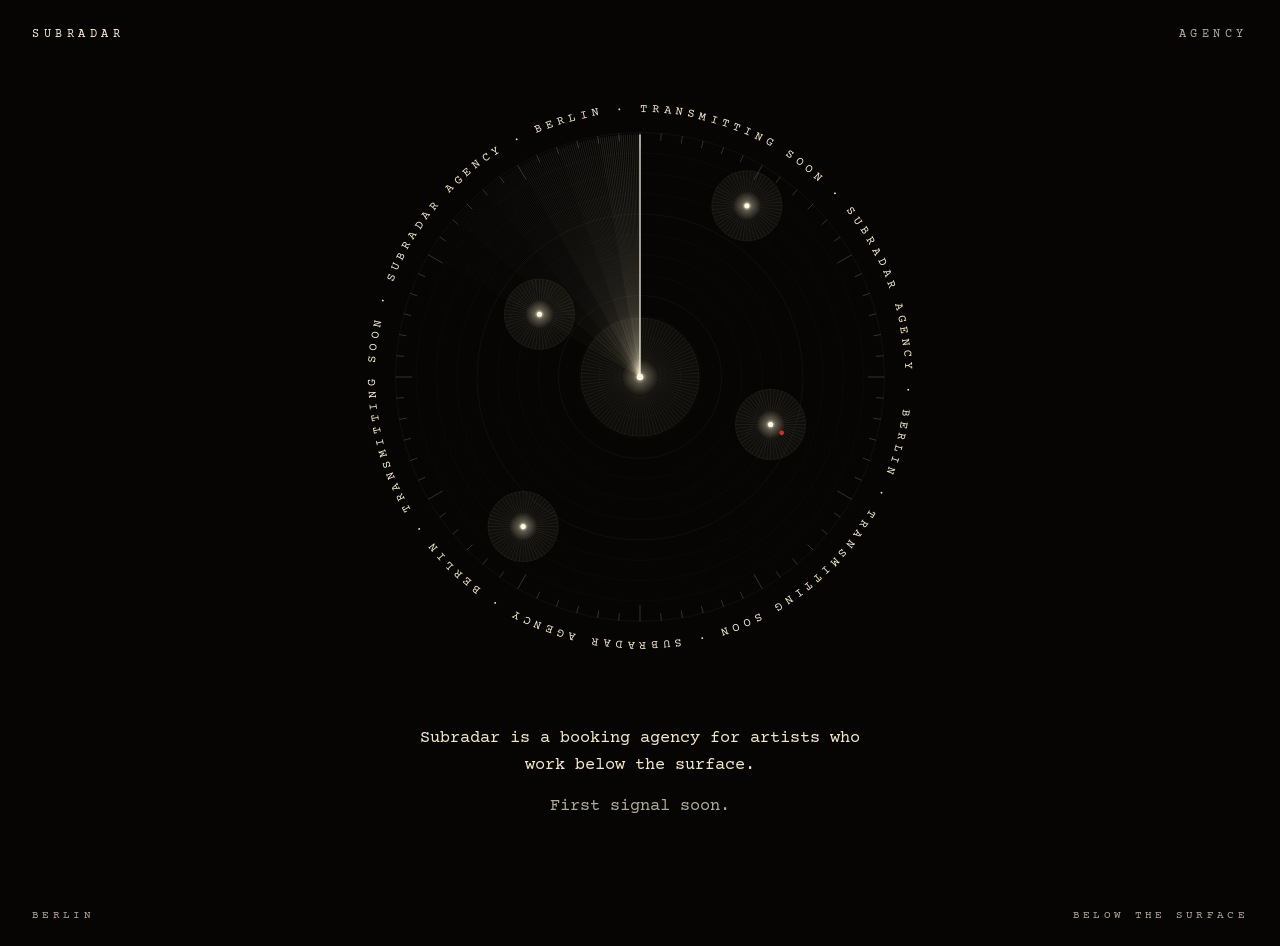
==== index.html @ c45aa1dd "Add Subradar coming soon page" ====
<!doctype html>
<html lang="en">
<head>
<meta charset="utf-8">
<meta name="viewport" content="width=device-width, initial-scale=1">
<title>Subradar Agency</title>
<meta name="description" content="Subradar is a booking agency for artists who work below the surface. Transmitting soon.">
<meta property="og:title" content="Subradar Agency">
<meta property="og:description" content="Booking for artists who work below the surface. Transmitting soon.">
<meta name="theme-color" content="#060504">
<link rel="icon" href="data:image/svg+xml,%3Csvg xmlns='http://www.w3.org/2000/svg' viewBox='0 0 32 32'%3E%3Crect width='32' height='32' fill='%23060504'/%3E%3Ccircle cx='16' cy='16' r='11' fill='none' stroke='%23F3E9C6' stroke-width='1'/%3E%3Ccircle cx='16' cy='16' r='2.5' fill='%23F3E9C6'/%3E%3Cline x1='16' y1='16' x2='16' y2='5' stroke='%23F3E9C6' stroke-width='1.5'/%3E%3C/svg%3E">
<link rel="preconnect" href="https://fonts.googleapis.com">
<link href="https://fonts.googleapis.com/css2?family=Courier+Prime:wght@400;700&amp;display=swap" rel="stylesheet">
<style>
[hidden]{display:none !important}
body{margin:0;background:#060504}
a{color:#F3E9C6}a:hover{color:#FFFFFF}
input::placeholder,textarea::placeholder{color:#8C8574}
input:focus,textarea:focus{outline:none;border-color:#F3E9C6}
button:focus-visible{outline:1px solid #F3E9C6;outline-offset:3px}
@keyframes sr-spin{to{transform:rotate(360deg)}}
@keyframes sr-spin-rev{to{transform:rotate(-360deg)}}
.sr-ring{animation:sr-spin-rev 60s linear infinite}
@keyframes sr-blip{0%{opacity:1}8%{opacity:1}55%{opacity:0.14}100%{opacity:0.14}}
@keyframes sr-label{0%{opacity:0}3%{opacity:1}28%{opacity:1}42%{opacity:0}100%{opacity:0}}
.sr-sweep{animation:sr-spin 8s linear infinite}
.sr-blip{animation:sr-blip 8s linear infinite}
.sr-label{animation:sr-label 8s linear infinite}
@media (prefers-reduced-motion: reduce){.sr-anim{animation:none}.sr-label{opacity:1}}
</style>
</head>
<body>
<div style="min-height: 100vh; box-sizing: border-box; background: #060504; color: #F3E9C6; font-family: 'Courier Prime', 'Courier New', monospace; display: flex; flex-direction: column">
<header style="display: flex; justify-content: space-between; align-items: baseline; gap: 16px; padding: 28px 32px; font-size: 12px; letter-spacing: 0.38em">
<div>SUBRADAR</div>
<div style="color: #B3AB97">AGENCY</div>
</header>
<main style="flex: 1; width: 100%; max-width: 760px; margin: 0 auto; box-sizing: border-box; padding: 8px 24px 64px; display: flex; flex-direction: column; align-items: center; gap: 48px">
<div aria-hidden="true" style="width: 100%; max-width: 600px">
<svg viewBox="-24 -24 648 648" style="width: 100%; height: auto; display: block" aria-hidden="true"><defs><radialGradient id="glow"><stop offset="0" style="stop-color:#FFF4D2; stop-opacity:0.9"></stop><stop offset="0.35" style="stop-color:#F3E9C6; stop-opacity:0.28"></stop><stop offset="1" style="stop-color:#F3E9C6; stop-opacity:0"></stop></radialGradient></defs><circle cx="300" cy="300" r="22" fill="none" stroke="#F3E9C6" opacity="0.045" style="stroke-width:0.5"></circle><circle cx="300" cy="300" r="44" fill="none" stroke="#F3E9C6" opacity="0.045" style="stroke-width:0.5"></circle><circle cx="300" cy="300" r="66" fill="none" stroke="#F3E9C6" opacity="0.045" style="stroke-width:0.5"></circle><circle cx="300" cy="300" r="88" fill="none" stroke="#F3E9C6" opacity="0.1" style="stroke-width:0.5"></circle><circle cx="300" cy="300" r="110" fill="none" stroke="#F3E9C6" opacity="0.045" style="stroke-width:0.5"></circle><circle cx="300" cy="300" r="132" fill="none" stroke="#F3E9C6" opacity="0.045" style="stroke-width:0.5"></circle><circle cx="300" cy="300" r="154" fill="none" stroke="#F3E9C6" opacity="0.045" style="stroke-width:0.5"></circle><circle cx="300" cy="300" r="176" fill="none" stroke="#F3E9C6" opacity="0.1" style="stroke-width:0.5"></circle><circle cx="300" cy="300" r="198" fill="none" stroke="#F3E9C6" opacity="0.045" style="stroke-width:0.5"></circle><circle cx="300" cy="300" r="220" fill="none" stroke="#F3E9C6" opacity="0.045" style="stroke-width:0.5"></circle><circle cx="300" cy="300" r="242" fill="none" stroke="#F3E9C6" opacity="0.045" style="stroke-width:0.5"></circle><circle cx="300" cy="300" r="264" fill="none" stroke="#F3E9C6" opacity="0.1" style="stroke-width:0.5"></circle><path d="M546.0 300.0L564.0 300.0M555.0 322.3L563.0 323.0M552.1 344.5L560.0 345.8M547.3 366.3L555.0 368.3M540.6 387.6L548.1 390.3M532.0 408.2L539.3 411.6M513.0 423.0L528.6 432.0M509.7 446.8L516.3 451.4M496.1 464.6L502.2 469.7M481.0 481.0L486.7 486.7M464.6 496.1L469.7 502.2M446.8 509.7L451.4 516.3M423.0 513.0L432.0 528.6M408.2 532.0L411.6 539.3M387.6 540.6L390.3 548.1M366.3 547.3L368.3 555.0M344.5 552.1L345.8 560.0M322.3 555.0L323.0 563.0M300.0 546.0L300.0 564.0M277.7 555.0L277.0 563.0M255.5 552.1L254.2 560.0M233.7 547.3L231.7 555.0M212.4 540.6L209.7 548.1M191.8 532.0L188.4 539.3M177.0 513.0L168.0 528.6M153.2 509.7L148.6 516.3M135.4 496.1L130.3 502.2M119.0 481.0L113.3 486.7M103.9 464.6L97.8 469.7M90.3 446.8L83.7 451.4M87.0 423.0L71.4 432.0M68.0 408.2L60.7 411.6M59.4 387.6L51.9 390.3M52.7 366.3L45.0 368.3M47.9 344.5L40.0 345.8M45.0 322.3L37.0 323.0M54.0 300.0L36.0 300.0M45.0 277.7L37.0 277.0M47.9 255.5L40.0 254.2M52.7 233.7L45.0 231.7M59.4 212.4L51.9 209.7M68.0 191.8L60.7 188.4M87.0 177.0L71.4 168.0M90.3 153.2L83.7 148.6M103.9 135.4L97.8 130.3M119.0 119.0L113.3 113.3M135.4 103.9L130.3 97.8M153.2 90.3L148.6 83.7M177.0 87.0L168.0 71.4M191.8 68.0L188.4 60.7M212.4 59.4L209.7 51.9M233.7 52.7L231.7 45.0M255.5 47.9L254.2 40.0M277.7 45.0L277.0 37.0M300.0 54.0L300.0 36.0M322.3 45.0L323.0 37.0M344.5 47.9L345.8 40.0M366.3 52.7L368.3 45.0M387.6 59.4L390.3 51.9M408.2 68.0L411.6 60.7M423.0 87.0L432.0 71.4M446.8 90.3L451.4 83.7M464.6 103.9L469.7 97.8M481.0 119.0L486.7 113.3M496.1 135.4L502.2 130.3M509.7 153.2L516.3 148.6M513.0 177.0L528.6 168.0M532.0 191.8L539.3 188.4M540.6 212.4L548.1 209.7M547.3 233.7L555.0 231.7M552.1 255.5L560.0 254.2M555.0 277.7L563.0 277.0" fill="none" stroke="#F3E9C6" opacity="0.35" style="stroke-width:0.6"></path><g class="sr-sweep sr-anim" style="transform-origin: 300px 300px; transform-box: view-box"><path d="M300 300L300.0 38.0M300 300L297.7 38.0M300 300L295.4 38.0M300 300L293.1 38.1M300 300L290.9 38.2M300 300L288.6 38.2M300 300L286.3 38.4M300 300L284.0 38.5M300 300L281.7 38.6M300 300L279.4 38.8M300 300L277.2 39.0M300 300L274.9 39.2M300 300L272.6 39.4M300 300L270.3 39.7M300 300L268.1 40.0M300 300L265.8 40.2M300 300L263.5 40.5M300 300L261.3 40.9M300 300L259.0 41.2M300 300L256.8 41.6" fill="none" stroke="#F3E9C6" opacity="0.300" style="stroke-width:0.45"></path><path d="M300 300L254.5 42.0M300 300L252.3 42.4M300 300L250.0 42.8M300 300L247.8 43.3M300 300L245.5 43.7M300 300L243.3 44.2M300 300L241.1 44.7M300 300L238.8 45.2M300 300L236.6 45.8M300 300L234.4 46.3M300 300L232.2 46.9M300 300L230.0 47.5M300 300L227.8 48.1M300 300L225.6 48.8M300 300L223.4 49.4M300 300L221.2 50.1M300 300L219.0 50.8M300 300L216.9 51.5M300 300L214.7 52.3M300 300L212.5 53.0" fill="none" stroke="#F3E9C6" opacity="0.234" style="stroke-width:0.45"></path><path d="M300 300L210.4 53.8M300 300L208.2 54.6M300 300L206.1 55.4M300 300L204.0 56.2M300 300L201.9 57.1M300 300L199.7 57.9M300 300L197.6 58.8M300 300L195.5 59.7M300 300L193.4 60.7M300 300L191.4 61.6M300 300L189.3 62.5M300 300L187.2 63.5M300 300L185.1 64.5M300 300L183.1 65.5M300 300L181.1 66.6M300 300L179.0 67.6M300 300L177.0 68.7M300 300L175.0 69.7M300 300L173.0 70.8M300 300L171.0 72.0" fill="none" stroke="#F3E9C6" opacity="0.175" style="stroke-width:0.45"></path><path d="M300 300L169.0 73.1M300 300L167.0 74.3M300 300L165.1 75.4M300 300L163.1 76.6M300 300L161.2 77.8M300 300L159.2 79.0M300 300L157.3 80.3M300 300L155.4 81.5M300 300L153.5 82.8M300 300L151.6 84.1M300 300L149.7 85.4M300 300L147.9 86.7M300 300L146.0 88.0M300 300L144.2 89.4M300 300L142.3 90.8M300 300L140.5 92.1M300 300L138.7 93.5M300 300L136.9 95.0M300 300L135.1 96.4M300 300L133.3 97.8" fill="none" stroke="#F3E9C6" opacity="0.123" style="stroke-width:0.45"></path><path d="M300 300L131.6 99.3M300 300L129.8 100.8M300 300L128.1 102.3M300 300L126.4 103.8M300 300L124.7 105.3M300 300L123.0 106.8M300 300L121.3 108.4M300 300L119.7 110.0M300 300L118.0 111.5M300 300L116.4 113.1M300 300L114.7 114.7M300 300L113.1 116.4M300 300L111.5 118.0M300 300L110.0 119.7M300 300L108.4 121.3M300 300L106.8 123.0M300 300L105.3 124.7M300 300L103.8 126.4M300 300L102.3 128.1M300 300L100.8 129.8" fill="none" stroke="#F3E9C6" opacity="0.077" style="stroke-width:0.45"></path><path d="M300 300L99.3 131.6M300 300L97.8 133.3M300 300L96.4 135.1M300 300L95.0 136.9M300 300L93.5 138.7M300 300L92.1 140.5M300 300L90.8 142.3M300 300L89.4 144.2M300 300L88.0 146.0M300 300L86.7 147.9M300 300L85.4 149.7M300 300L84.1 151.6M300 300L82.8 153.5M300 300L81.5 155.4M300 300L80.3 157.3M300 300L79.0 159.2M300 300L77.8 161.2M300 300L76.6 163.1M300 300L75.4 165.1M300 300L74.3 167.0" fill="none" stroke="#F3E9C6" opacity="0.040" style="stroke-width:0.45"></path><path d="M300 300L73.1 169.0M300 300L72.0 171.0M300 300L70.8 173.0M300 300L69.7 175.0M300 300L68.7 177.0M300 300L67.6 179.0M300 300L66.6 181.1M300 300L65.5 183.1M300 300L64.5 185.1M300 300L63.5 187.2M300 300L62.5 189.3M300 300L61.6 191.4M300 300L60.7 193.4M300 300L59.7 195.5M300 300L58.8 197.6M300 300L57.9 199.7M300 300L57.1 201.9M300 300L56.2 204.0M300 300L55.4 206.1M300 300L54.6 208.2" fill="none" stroke="#F3E9C6" opacity="0.013" style="stroke-width:0.45"></path><line x1="300" y1="300" x2="300.0" y2="38.0" stroke="#FFF8E4" opacity="0.95" style="stroke-width:1.4"></line></g><circle cx="300.0" cy="300.0" r="64" fill="#F3E9C6" opacity="0.030"></circle><path d="M300.0 300.0L364.0 300.0M300.0 300.0L363.9 304.2M300.0 300.0L363.5 308.4M300.0 300.0L362.8 312.5M300.0 300.0L361.8 316.6M300.0 300.0L360.6 320.6M300.0 300.0L359.1 324.5M300.0 300.0L357.4 328.3M300.0 300.0L355.4 332.0M300.0 300.0L353.2 335.6M300.0 300.0L350.8 339.0M300.0 300.0L348.1 342.2M300.0 300.0L345.3 345.3M300.0 300.0L342.2 348.1M300.0 300.0L339.0 350.8M300.0 300.0L335.6 353.2M300.0 300.0L332.0 355.4M300.0 300.0L328.3 357.4M300.0 300.0L324.5 359.1M300.0 300.0L320.6 360.6M300.0 300.0L316.6 361.8M300.0 300.0L312.5 362.8M300.0 300.0L308.4 363.5M300.0 300.0L304.2 363.9M300.0 300.0L300.0 364.0M300.0 300.0L295.8 363.9M300.0 300.0L291.6 363.5M300.0 300.0L287.5 362.8M300.0 300.0L283.4 361.8M300.0 300.0L279.4 360.6M300.0 300.0L275.5 359.1M300.0 300.0L271.7 357.4M300.0 300.0L268.0 355.4M300.0 300.0L264.4 353.2M300.0 300.0L261.0 350.8M300.0 300.0L257.8 348.1M300.0 300.0L254.7 345.3M300.0 300.0L251.9 342.2M300.0 300.0L249.2 339.0M300.0 300.0L246.8 335.6M300.0 300.0L244.6 332.0M300.0 300.0L242.6 328.3M300.0 300.0L240.9 324.5M300.0 300.0L239.4 320.6M300.0 300.0L238.2 316.6M300.0 300.0L237.2 312.5M300.0 300.0L236.5 308.4M300.0 300.0L236.1 304.2M300.0 300.0L236.0 300.0M300.0 300.0L236.1 295.8M300.0 300.0L236.5 291.6M300.0 300.0L237.2 287.5M300.0 300.0L238.2 283.4M300.0 300.0L239.4 279.4M300.0 300.0L240.9 275.5M300.0 300.0L242.6 271.7M300.0 300.0L244.6 268.0M300.0 300.0L246.8 264.4M300.0 300.0L249.2 261.0M300.0 300.0L251.9 257.8M300.0 300.0L254.7 254.7M300.0 300.0L257.8 251.9M300.0 300.0L261.0 249.2M300.0 300.0L264.4 246.8M300.0 300.0L268.0 244.6M300.0 300.0L271.7 242.6M300.0 300.0L275.5 240.9M300.0 300.0L279.4 239.4M300.0 300.0L283.4 238.2M300.0 300.0L287.5 237.2M300.0 300.0L291.6 236.5M300.0 300.0L295.8 236.1M300.0 300.0L300.0 236.0M300.0 300.0L304.2 236.1M300.0 300.0L308.4 236.5M300.0 300.0L312.5 237.2M300.0 300.0L316.6 238.2M300.0 300.0L320.6 239.4M300.0 300.0L324.5 240.9M300.0 300.0L328.3 242.6M300.0 300.0L332.0 244.6M300.0 300.0L335.6 246.8M300.0 300.0L339.0 249.2M300.0 300.0L342.2 251.9M300.0 300.0L345.3 254.7M300.0 300.0L348.1 257.8M300.0 300.0L350.8 261.0M300.0 300.0L353.2 264.4M300.0 300.0L355.4 268.0M300.0 300.0L357.4 271.7M300.0 300.0L359.1 275.5M300.0 300.0L360.6 279.4M300.0 300.0L361.8 283.4M300.0 300.0L362.8 287.5M300.0 300.0L363.5 291.6M300.0 300.0L363.9 295.8" fill="none" stroke="#F3E9C6" opacity="0.136" style="stroke-width:0.45"></path><circle cx="300.0" cy="300.0" r="64" fill="none" stroke="#F3E9C6" opacity="0.085" style="stroke-width:0.6"></circle><circle cx="300.0" cy="300.0" r="19.8" fill="url(#glow)" opacity="0.85"></circle><circle cx="300.0" cy="300.0" r="3.6" fill="#FFF8E4" opacity="0.94"></circle><g class="sr-blip sr-anim" style="animation-delay: -5.56s"><circle cx="441.0" cy="351.3" r="38" fill="#F3E9C6" opacity="0.035"></circle><path d="M441.0 351.3L479.0 351.3M441.0 351.3L478.7 355.6M441.0 351.3L478.0 359.8M441.0 351.3L476.8 363.9M441.0 351.3L475.2 367.8M441.0 351.3L473.1 371.5M441.0 351.3L470.7 375.0M441.0 351.3L467.8 378.2M441.0 351.3L464.6 381.0M441.0 351.3L461.2 383.5M441.0 351.3L457.4 385.5M441.0 351.3L453.5 387.2M441.0 351.3L449.4 388.4M441.0 351.3L445.2 389.1M441.0 351.3L441.0 389.3M441.0 351.3L436.7 389.1M441.0 351.3L432.5 388.4M441.0 351.3L428.4 387.2M441.0 351.3L424.5 385.5M441.0 351.3L420.7 383.5M441.0 351.3L417.3 381.0M441.0 351.3L414.1 378.2M441.0 351.3L411.2 375.0M441.0 351.3L408.8 371.5M441.0 351.3L406.7 367.8M441.0 351.3L405.1 363.9M441.0 351.3L403.9 359.8M441.0 351.3L403.2 355.6M441.0 351.3L403.0 351.3M441.0 351.3L403.2 347.0M441.0 351.3L403.9 342.8M441.0 351.3L405.1 338.8M441.0 351.3L406.7 334.8M441.0 351.3L408.8 331.1M441.0 351.3L411.2 327.6M441.0 351.3L414.1 324.4M441.0 351.3L417.3 321.6M441.0 351.3L420.7 319.1M441.0 351.3L424.5 317.1M441.0 351.3L428.4 315.4M441.0 351.3L432.5 314.3M441.0 351.3L436.7 313.5M441.0 351.3L441.0 313.3M441.0 351.3L445.2 313.5M441.0 351.3L449.4 314.3M441.0 351.3L453.5 315.4M441.0 351.3L457.4 317.1M441.0 351.3L461.2 319.1M441.0 351.3L464.6 321.6M441.0 351.3L467.8 324.4M441.0 351.3L470.7 327.6M441.0 351.3L473.1 331.1M441.0 351.3L475.2 334.8M441.0 351.3L476.8 338.8M441.0 351.3L478.0 342.8M441.0 351.3L478.7 347.0" fill="none" stroke="#F3E9C6" opacity="0.160" style="stroke-width:0.45"></path><circle cx="441.0" cy="351.3" r="38" fill="none" stroke="#F3E9C6" opacity="0.100" style="stroke-width:0.6"></circle><circle cx="441.0" cy="351.3" r="15.399999999999999" fill="url(#glow)" opacity="1.00"></circle><circle cx="441.0" cy="351.3" r="2.8" fill="#FFF8E4" opacity="1.00"></circle><circle cx="453.0" cy="360.3" r="2.6" fill="#E0281E"></circle></g><g class="sr-blip sr-anim" style="animation-delay: -3.16s"><circle cx="173.8" cy="461.5" r="38" fill="#F3E9C6" opacity="0.035"></circle><path d="M173.8 461.5L211.8 461.5M173.8 461.5L211.6 465.8M173.8 461.5L210.8 470.0M173.8 461.5L209.7 474.1M173.8 461.5L208.0 478.0M173.8 461.5L206.0 481.8M173.8 461.5L203.5 485.2M173.8 461.5L200.7 488.4M173.8 461.5L197.5 491.3M173.8 461.5L194.0 493.7M173.8 461.5L190.3 495.8M173.8 461.5L186.3 497.4M173.8 461.5L182.2 498.6M173.8 461.5L178.0 499.3M173.8 461.5L173.8 499.5M173.8 461.5L169.5 499.3M173.8 461.5L165.3 498.6M173.8 461.5L161.2 497.4M173.8 461.5L157.3 495.8M173.8 461.5L153.6 493.7M173.8 461.5L150.1 491.3M173.8 461.5L146.9 488.4M173.8 461.5L144.1 485.2M173.8 461.5L141.6 481.8M173.8 461.5L139.6 478.0M173.8 461.5L137.9 474.1M173.8 461.5L136.7 470.0M173.8 461.5L136.0 465.8M173.8 461.5L135.8 461.5M173.8 461.5L136.0 457.3M173.8 461.5L136.7 453.1M173.8 461.5L137.9 449.0M173.8 461.5L139.6 445.1M173.8 461.5L141.6 441.3M173.8 461.5L144.1 437.8M173.8 461.5L146.9 434.7M173.8 461.5L150.1 431.8M173.8 461.5L153.6 429.4M173.8 461.5L157.3 427.3M173.8 461.5L161.2 425.7M173.8 461.5L165.3 424.5M173.8 461.5L169.5 423.8M173.8 461.5L173.8 423.5M173.8 461.5L178.0 423.8M173.8 461.5L182.2 424.5M173.8 461.5L186.3 425.7M173.8 461.5L190.3 427.3M173.8 461.5L194.0 429.4M173.8 461.5L197.5 431.8M173.8 461.5L200.7 434.7M173.8 461.5L203.5 437.8M173.8 461.5L206.0 441.3M173.8 461.5L208.0 445.1M173.8 461.5L209.7 449.0M173.8 461.5L210.8 453.1M173.8 461.5L211.6 457.3" fill="none" stroke="#F3E9C6" opacity="0.160" style="stroke-width:0.45"></path><circle cx="173.8" cy="461.5" r="38" fill="none" stroke="#F3E9C6" opacity="0.100" style="stroke-width:0.6"></circle><circle cx="173.8" cy="461.5" r="15.399999999999999" fill="url(#glow)" opacity="1.00"></circle><circle cx="173.8" cy="461.5" r="2.8" fill="#FFF8E4" opacity="1.00"></circle></g><g class="sr-blip sr-anim" style="animation-delay: -1.29s"><circle cx="191.4" cy="232.2" r="38" fill="#F3E9C6" opacity="0.035"></circle><path d="M191.4 232.2L229.4 232.2M191.4 232.2L229.2 236.4M191.4 232.2L228.5 240.6M191.4 232.2L227.3 244.7M191.4 232.2L225.7 248.7M191.4 232.2L223.6 252.4M191.4 232.2L221.2 255.9M191.4 232.2L218.3 259.0M191.4 232.2L215.1 261.9M191.4 232.2L211.7 264.3M191.4 232.2L207.9 266.4M191.4 232.2L204.0 268.0M191.4 232.2L199.9 269.2M191.4 232.2L195.7 269.9M191.4 232.2L191.4 270.2M191.4 232.2L187.2 269.9M191.4 232.2L183.0 269.2M191.4 232.2L178.9 268.0M191.4 232.2L175.0 266.4M191.4 232.2L171.2 264.3M191.4 232.2L167.8 261.9M191.4 232.2L164.6 259.0M191.4 232.2L161.7 255.9M191.4 232.2L159.3 252.4M191.4 232.2L157.2 248.7M191.4 232.2L155.6 244.7M191.4 232.2L154.4 240.6M191.4 232.2L153.7 236.4M191.4 232.2L153.4 232.2M191.4 232.2L153.7 227.9M191.4 232.2L154.4 223.7M191.4 232.2L155.6 219.6M191.4 232.2L157.2 215.7M191.4 232.2L159.3 212.0M191.4 232.2L161.7 208.5M191.4 232.2L164.6 205.3M191.4 232.2L167.8 202.5M191.4 232.2L171.2 200.0M191.4 232.2L175.0 197.9M191.4 232.2L178.9 196.3M191.4 232.2L183.0 195.1M191.4 232.2L187.2 194.4M191.4 232.2L191.4 194.2M191.4 232.2L195.7 194.4M191.4 232.2L199.9 195.1M191.4 232.2L204.0 196.3M191.4 232.2L207.9 197.9M191.4 232.2L211.7 200.0M191.4 232.2L215.1 202.5M191.4 232.2L218.3 205.3M191.4 232.2L221.2 208.5M191.4 232.2L223.6 212.0M191.4 232.2L225.7 215.7M191.4 232.2L227.3 219.6M191.4 232.2L228.5 223.7M191.4 232.2L229.2 227.9" fill="none" stroke="#F3E9C6" opacity="0.160" style="stroke-width:0.45"></path><circle cx="191.4" cy="232.2" r="38" fill="none" stroke="#F3E9C6" opacity="0.100" style="stroke-width:0.6"></circle><circle cx="191.4" cy="232.2" r="15.399999999999999" fill="url(#glow)" opacity="1.00"></circle><circle cx="191.4" cy="232.2" r="2.8" fill="#FFF8E4" opacity="1.00"></circle></g><g class="sr-blip sr-anim" style="animation-delay: -7.29s"><circle cx="415.5" cy="115.1" r="38" fill="#F3E9C6" opacity="0.035"></circle><path d="M415.5 115.1L453.5 115.1M415.5 115.1L453.3 119.4M415.5 115.1L452.6 123.6M415.5 115.1L451.4 127.7M415.5 115.1L449.8 131.6M415.5 115.1L447.7 135.3M415.5 115.1L445.2 138.8M415.5 115.1L442.4 142.0M415.5 115.1L439.2 144.8M415.5 115.1L435.7 147.3M415.5 115.1L432.0 149.4M415.5 115.1L428.1 151.0M415.5 115.1L424.0 152.2M415.5 115.1L419.8 152.9M415.5 115.1L415.5 153.1M415.5 115.1L411.3 152.9M415.5 115.1L407.1 152.2M415.5 115.1L403.0 151.0M415.5 115.1L399.0 149.4M415.5 115.1L395.3 147.3M415.5 115.1L391.8 144.8M415.5 115.1L388.7 142.0M415.5 115.1L385.8 138.8M415.5 115.1L383.3 135.3M415.5 115.1L381.3 131.6M415.5 115.1L379.7 127.7M415.5 115.1L378.5 123.6M415.5 115.1L377.8 119.4M415.5 115.1L377.5 115.1M415.5 115.1L377.8 110.9M415.5 115.1L378.5 106.7M415.5 115.1L379.7 102.6M415.5 115.1L381.3 98.6M415.5 115.1L383.3 94.9M415.5 115.1L385.8 91.4M415.5 115.1L388.7 88.3M415.5 115.1L391.8 85.4M415.5 115.1L395.3 82.9M415.5 115.1L399.0 80.9M415.5 115.1L403.0 79.3M415.5 115.1L407.1 78.1M415.5 115.1L411.3 77.4M415.5 115.1L415.5 77.1M415.5 115.1L419.8 77.4M415.5 115.1L424.0 78.1M415.5 115.1L428.1 79.3M415.5 115.1L432.0 80.9M415.5 115.1L435.7 82.9M415.5 115.1L439.2 85.4M415.5 115.1L442.4 88.3M415.5 115.1L445.2 91.4M415.5 115.1L447.7 94.9M415.5 115.1L449.8 98.6M415.5 115.1L451.4 102.6M415.5 115.1L452.6 106.7M415.5 115.1L453.3 110.9" fill="none" stroke="#F3E9C6" opacity="0.160" style="stroke-width:0.45"></path><circle cx="415.5" cy="115.1" r="38" fill="none" stroke="#F3E9C6" opacity="0.100" style="stroke-width:0.6"></circle><circle cx="415.5" cy="115.1" r="15.399999999999999" fill="url(#glow)" opacity="1.00"></circle><circle cx="415.5" cy="115.1" r="2.8" fill="#FFF8E4" opacity="1.00"></circle></g><defs><path id="sr-ring" d="M300 14 A286 286 0 1 1 300 586 A286 286 0 1 1 300 14"></path></defs><g class="sr-ring sr-anim" style="transform-origin: 300px 300px; transform-box: view-box"><text fill="#F3E9C6" style="font-family: Courier Prime, Courier New, monospace; font-size: 13px; letter-spacing: 2px"><textPath href="#sr-ring" startOffset="0" textLength="1780" lengthAdjust="spacing">TRANSMITTING SOON · SUBRADAR AGENCY · BERLIN · TRANSMITTING SOON · SUBRADAR AGENCY · BERLIN · TRANSMITTING SOON · SUBRADAR AGENCY · BERLIN ·</textPath></text></g></svg>
</div>
<section style="width: 100%; max-width: 440px; display: flex; flex-direction: column; gap: 40px">
<div style="display: flex; flex-direction: column; gap: 14px; font-size: 17px; line-height: 1.6; text-align: center">
<p style="margin: 0">Subradar is a booking agency for artists who work below the surface.</p>
<p style="margin: 0; color: #B3AB97">First signal soon.<span id="sr-invite"> Leave your address to receive it.</span></p>
</div>
<div id="sr-sent" role="status" hidden style="border-top: 1px solid #3A352C; padding-top: 28px; font-size: 13px; letter-spacing: 0.22em">YOU ARE ON THE FREQUENCY.</div>
<form id="sr-form" novalidate style="display: flex; flex-wrap: wrap; align-items: flex-end; gap: 16px; border-top: 1px solid #3A352C; padding-top: 28px">
<div style="flex: 1 1 220px; display: flex; flex-direction: column; gap: 8px">
<label for="sr-email" style="font-size: 11px; letter-spacing: 0.3em; color: #B3AB97">EMAIL</label>
<input id="sr-email" name="email" type="email" required="" autocomplete="email" style="background: transparent; border: none; border-bottom: 1px solid #3A352C; color: #F3E9C6; font-family: inherit; font-size: 16px; padding: 10px 0; min-height: 44px; box-sizing: border-box">
</div>
<button type="submit" style="min-height: 44px; padding: 0 22px; background: transparent; color: #F3E9C6; border: 1px solid #F3E9C6; font-family: inherit; font-size: 12px; letter-spacing: 0.32em; cursor: pointer">TUNE IN</button>
</form>
</section>
</main>
<footer style="display: flex; justify-content: space-between; flex-wrap: wrap; gap: 12px; padding: 24px 32px; font-size: 11px; letter-spacing: 0.3em; color: #B3AB97">
<div>BERLIN</div>
<div>BELOW THE SURFACE</div>
</footer>
</div>
<script>
// Where sign-ups are sent. Set this to your form endpoint, see README.md.
const FORM_ENDPOINT = "";
const form = document.getElementById("sr-form");
const sent = document.getElementById("sr-sent");
// Until an endpoint is set, the sign-up form stays hidden so no address gets lost.
if (!FORM_ENDPOINT) { form.hidden = true; document.getElementById("sr-invite").hidden = true; }
form.addEventListener("submit", async (e) => {
  e.preventDefault();
  const email = form.elements.email;
  if (!email.checkValidity()) { email.reportValidity(); return; }
  const button = form.querySelector("button");
  button.disabled = true;
  try {
    {
      const res = await fetch(FORM_ENDPOINT, {
        method: "POST",
        headers: { "Content-Type": "application/json", "Accept": "application/json" },
        body: JSON.stringify({ email: email.value, _subject: "Subradar: new sign-up" })
      });
      if (!res.ok) throw new Error("send failed");
    }
    form.hidden = true;
    sent.hidden = false;
  } catch (err) {
    button.disabled = false;
    button.textContent = "TRY AGAIN";
  }
});
</script>
</body>
</html>
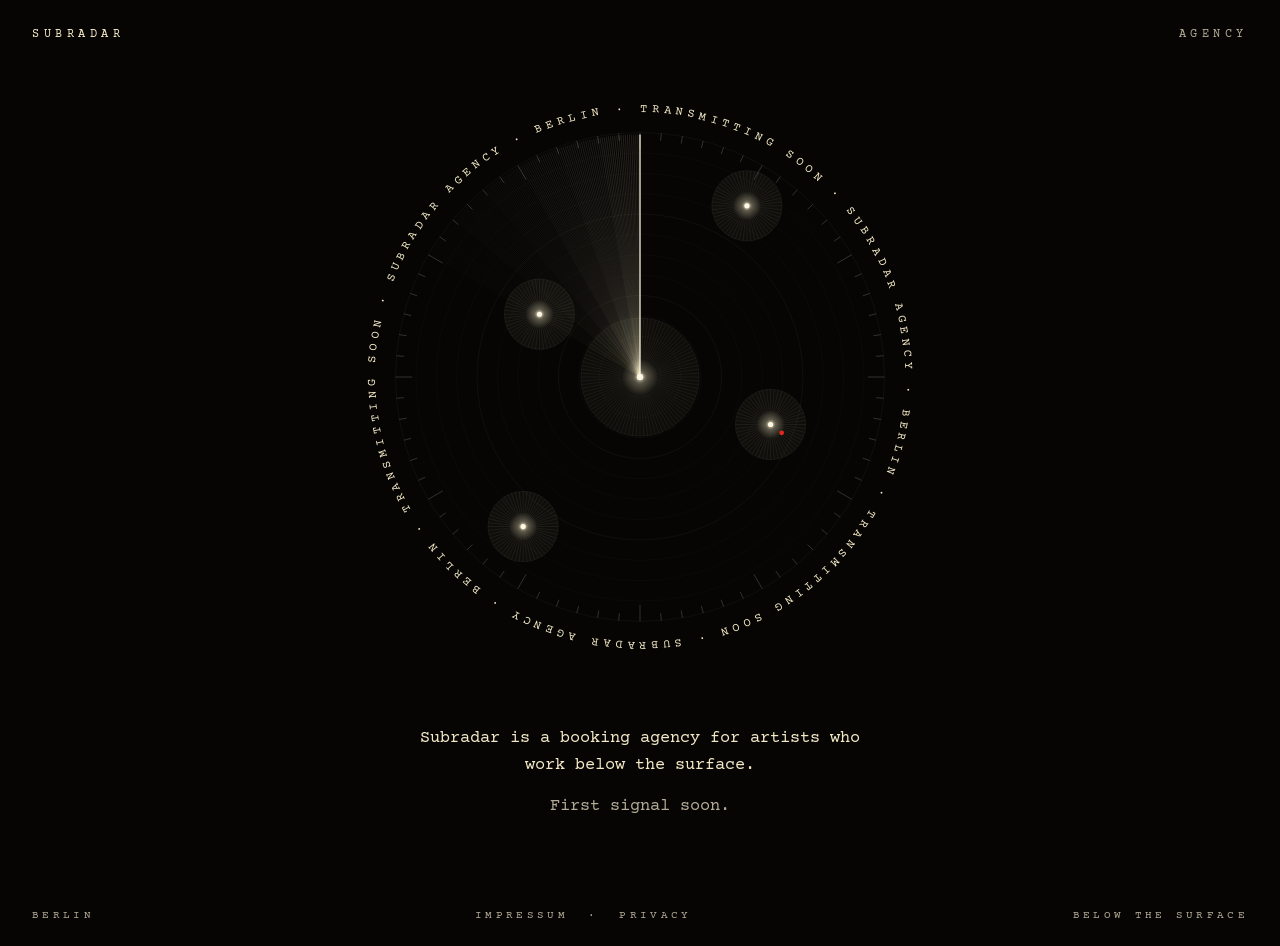
==== commit a6e0d45a: "Update index.html" ====
--- a/index.html
+++ b/index.html
@@ -9,9 +9,9 @@
 <meta property="og:description" content="Booking for artists who work below the surface. Transmitting soon.">
 <meta name="theme-color" content="#060504">
 <link rel="icon" href="data:image/svg+xml,%3Csvg xmlns='http://www.w3.org/2000/svg' viewBox='0 0 32 32'%3E%3Crect width='32' height='32' fill='%23060504'/%3E%3Ccircle cx='16' cy='16' r='11' fill='none' stroke='%23F3E9C6' stroke-width='1'/%3E%3Ccircle cx='16' cy='16' r='2.5' fill='%23F3E9C6'/%3E%3Cline x1='16' y1='16' x2='16' y2='5' stroke='%23F3E9C6' stroke-width='1.5'/%3E%3C/svg%3E">
-<link rel="preconnect" href="https://fonts.googleapis.com">
-<link href="https://fonts.googleapis.com/css2?family=Courier+Prime:wght@400;700&amp;display=swap" rel="stylesheet">
 <style>
+/* Courier Prime, Copyright 2015 The Courier Prime Project Authors, SIL Open Font License 1.1, self-hosted via Fontsource */
+@font-face{font-family:'Courier Prime';font-style:normal;font-weight:400;font-display:swap;src:url([data-uri]) format('woff2');}
 [hidden]{display:none !important}
 body{margin:0;background:#060504}
 a{color:#F3E9C6}a:hover{color:#FFFFFF}
@@ -56,6 +56,7 @@
 </main>
 <footer style="display: flex; justify-content: space-between; flex-wrap: wrap; gap: 12px; padding: 24px 32px; font-size: 11px; letter-spacing: 0.3em; color: #B3AB97">
 <div>BERLIN</div>
+<div><a href="/impressum" style="color: inherit; text-decoration: none">IMPRESSUM</a> &nbsp;&middot;&nbsp; <a href="/privacy" style="color: inherit; text-decoration: none">PRIVACY</a></div>
 <div>BELOW THE SURFACE</div>
 </footer>
 </div>
